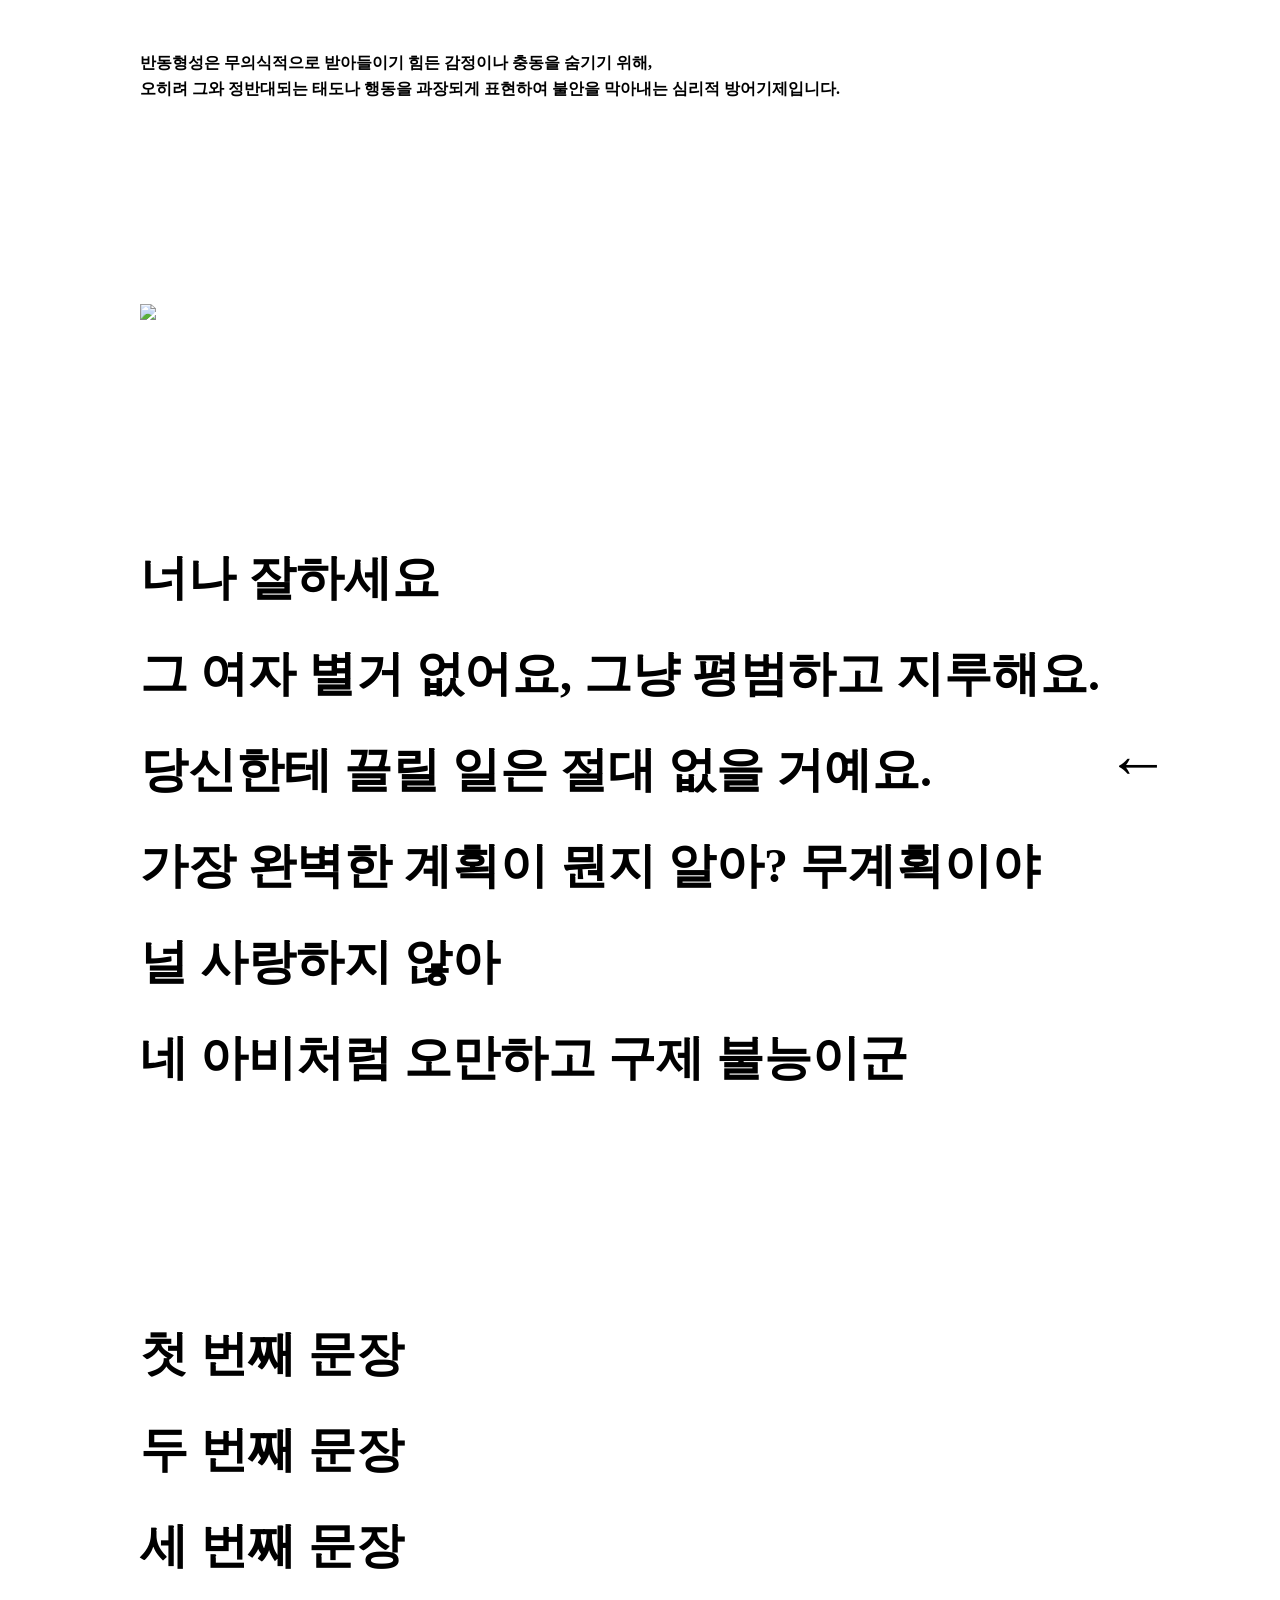
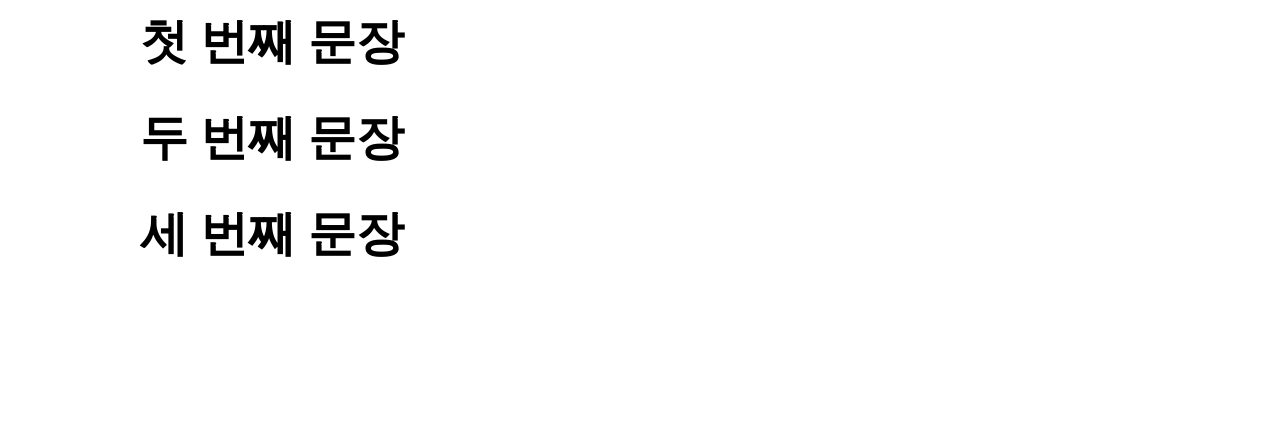
==== room1.html @ 5af9e820 "Add files via upload" ====
<!DOCTYPE html>
<html>
<head>
	<meta charset="utf-8">
	<meta name="viewport" content="width=device-width, initial-scale=1">
	<link rel="stylesheet" href="detail1.css">
	<title>반동형성의 공간</title>
</head>
<body>
	<a href="index.html" class="back-btn">←</a>
	<section>
		<div class="wrap">
			<h4>반동형성은 무의식적으로 받아들이기 힘든 감정이나 충동을 숨기기 위해, <br>오히려 그와 정반대되는 태도나 행동을 과장되게 표현하여 불안을 막아내는 심리적 방어기제입니다.
			</h4>
		</div>
	</section>
	<section>
		<div class="wrap">
			<img src="https://media3.giphy.com/media/v1.Y2lkPTc5MGI3NjExYzJ3cjFoeHlraGIzMnB2OGFsMnA5cmU3ODBpN2FqamJkMGJpZnliOCZlcD12MV9pbnRlcm5hbF9naWZfYnlfaWQmY3Q9Zw/l41YqOgJRYVh5rU6k/giphy.gif">
		</div>
	</section>
	<section>
		<div class="wrap">
			<div class="hover-line">
				<span class="default">너나 잘하세요</span>
				<span class="hover">바뀐 문장 1</span>
			</div>
			  
			<div class="hover-line">
				<span class="default">그 여자 별거 없어요, 그냥 평범하고 지루해요.</span>
				<span class="hover">바뀐 문장 2</span>
			</div>
			  
			<div class="hover-line">
				<span class="default">당신한테 끌릴 일은 절대 없을 거예요.</span>
				<span class="hover">바뀐 문장 3</span>
			</div>

			<div class="hover-line">
				<span class="default">가장 완벽한 계획이 뭔지 알아? 무계획이야</span>
				<span class="hover">바뀐 문장 1</span>
			</div>
			  
			<div class="hover-line">
				<span class="default">널 사랑하지 않아</span>
				<span class="hover">바뀐 문장 2</span>
			</div>
			  
			<div class="hover-line">
				<span class="default">네 아비처럼 오만하고 구제 불능이군</span>
				<span class="hover">바뀐 문장 3</span>
			</div>
		</div>
	</section>
	<section>
		<div class="wrap">
			<div class="hover-line">
				<span class="default">첫 번째 문장</span>
				<span class="hover">바뀐 문장 1</span>
			</div>
			  
			<div class="hover-line">
				<span class="default">두 번째 문장</span>
				<span class="hover">바뀐 문장 2</span>
			</div>
			  
			<div class="hover-line">
				<span class="default">세 번째 문장</span>
				<span class="hover">바뀐 문장 3</span>
			</div>

			<div class="hover-line">
				<span class="default">첫 번째 문장</span>
				<span class="hover">바뀐 문장 1</span>
			</div>
			  
			<div class="hover-line">
				<span class="default">두 번째 문장</span>
				<span class="hover">바뀐 문장 2</span>
			</div>
			  
			<div class="hover-line">
				<span class="default">세 번째 문장</span>
				<span class="hover">바뀐 문장 3</span>
			</div>
		</div>
	</section>
</body>
</html>
---- detail1.css ----
@import url('fonts.css');

html {
	font-family: 'BookkMyungjo';
	font-weight: 700;
	font-size: 16px;
	line-height: 1.8;
	word-break: keep-all;
}

body,h1,h2,h3,h4,p,ul {
	margin: 0px;
	padding: 0px;
}

section {
	background: #fff;
	padding: 50px 0px 150px;
}

h1 {
	font-size: 4.5rem;
	font-weight: 700;
	line-height: 1.4;
	margin: 20px 0px 30px;
}

h2 {
	font-family: 'BookkMyungjo';
	font-size: 2.5rem;
	font-weight: 700;
	line-height: 1.4;
	margin: 20px 0px 30px;
}

h3 {
	font-family: 'BookkMyungjo';
	font-size: 2.5rem;
	font-weight: 700;
}

/* 텍스트 호버 */
h4 {
	font-family: 'BookkMyungjo';
	font-size: 1rem;
	font-weight: 700;
	line-height: 1.6;
}

p {
	font-family: 'BookkGothic';
	font-size: 1.5rem;
	font-weight: 700;
	line-height: 2;
}

.wrap {
	width: 1000px;
	margin: auto;
	position: relative;
}

.hover-line {
	display: lock;
	position: relative;
  }
  
  .hover-line span {
	display: inline-block;
	font-size: 3rem;
	line-height: 2;
  }
  
  .hover-line .hover {
	position: absolute;
	left: 0;
	top: 0;
	opacity: 0;
  }
  
  .hover-line:hover .default {
	opacity: 0;
  }
  
  .hover-line:hover .hover {
	opacity: 1;
  }

.back-btn {
	position: fixed;
	right: 110px;
	bottom: 80px;
	font-size: 4rem;
	text-decoration: none;
	color: black;
	z-index: 9999;
	transition: transform 0.3s;
}

.back-btn:hover {
	transform: translateX(-8px);
}
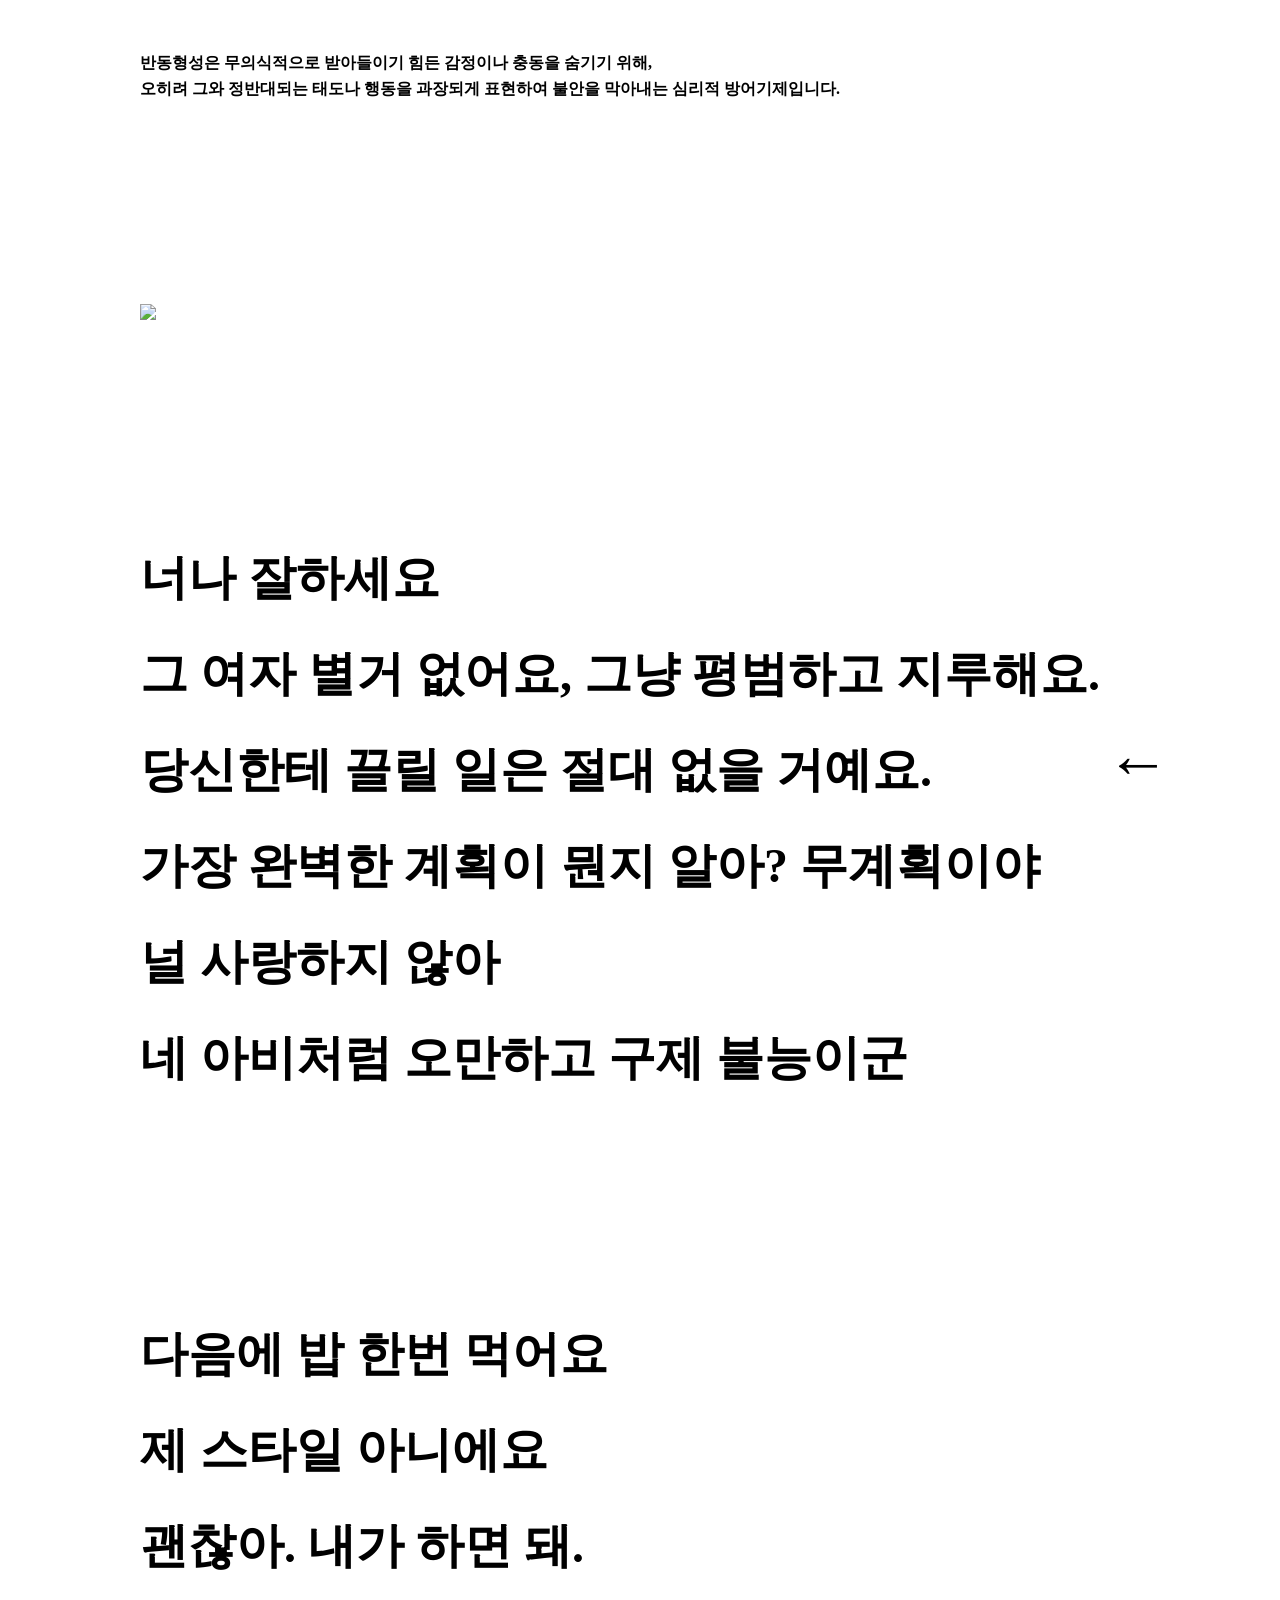
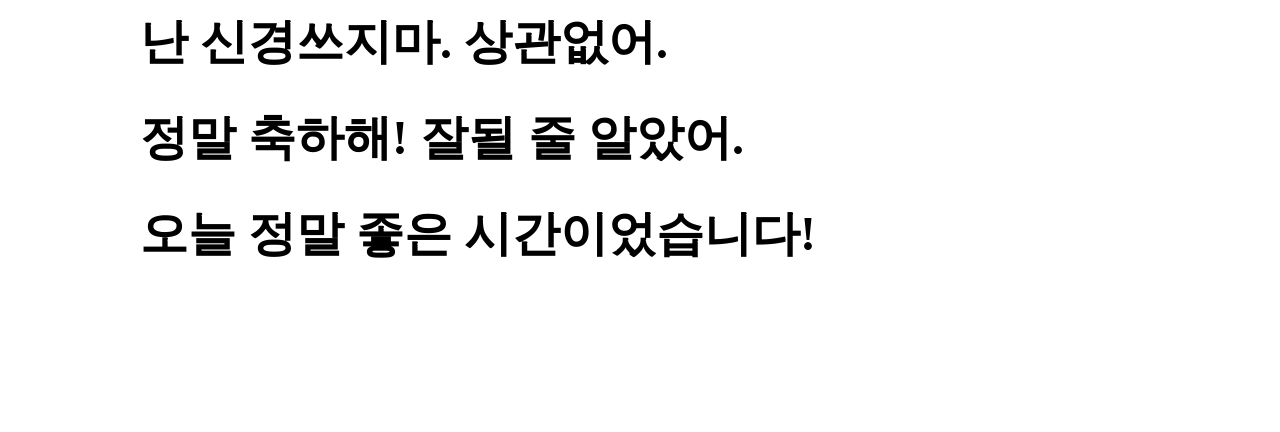
==== commit 0f8d2c1f: "Add files via upload" ====
--- a/room1.html
+++ b/room1.html
@@ -23,65 +23,65 @@
 		<div class="wrap">
 			<div class="hover-line">
 				<span class="default">너나 잘하세요</span>
-				<span class="hover">바뀐 문장 1</span>
+				<span class="hover">계획을 그르칠까봐 참는거야</span>
 			</div>
 			  
 			<div class="hover-line">
 				<span class="default">그 여자 별거 없어요, 그냥 평범하고 지루해요.</span>
-				<span class="hover">바뀐 문장 2</span>
+				<span class="hover">이별이 힘들어서, 일부러 이러는거에요.</span>
 			</div>
 			  
 			<div class="hover-line">
 				<span class="default">당신한테 끌릴 일은 절대 없을 거예요.</span>
-				<span class="hover">바뀐 문장 3</span>
+				<span class="hover">이미 마음은 끌리고 있어요.</span>
 			</div>
 
 			<div class="hover-line">
 				<span class="default">가장 완벽한 계획이 뭔지 알아? 무계획이야</span>
-				<span class="hover">바뀐 문장 1</span>
+				<span class="hover">계획대로 되지 않는 현실을 마주하기 싫은거야</span>
 			</div>
 			  
 			<div class="hover-line">
 				<span class="default">널 사랑하지 않아</span>
-				<span class="hover">바뀐 문장 2</span>
+				<span class="hover">나중에 버림받고 상처받을 게 무서워</span>
 			</div>
 			  
 			<div class="hover-line">
 				<span class="default">네 아비처럼 오만하고 구제 불능이군</span>
-				<span class="hover">바뀐 문장 3</span>
+				<span class="hover">평생 숨겨온 마음 들키고 싶지 않아</span>
 			</div>
 		</div>
 	</section>
 	<section>
 		<div class="wrap">
 			<div class="hover-line">
-				<span class="default">첫 번째 문장</span>
-				<span class="hover">바뀐 문장 1</span>
+				<span class="default">다음에 밥 한번 먹어요</span>
+				<span class="hover">인사치레야. 다음은 없어</span>
 			</div>
 			  
 			<div class="hover-line">
-				<span class="default">두 번째 문장</span>
-				<span class="hover">바뀐 문장 2</span>
+				<span class="default">제 스타일 아니에요</span>
+				<span class="hover">사실 요즘 계속 생각나요.</span>
 			</div>
 			  
 			<div class="hover-line">
-				<span class="default">세 번째 문장</span>
-				<span class="hover">바뀐 문장 3</span>
+				<span class="default">괜찮아. 내가 하면 돼.</span>
+				<span class="hover">짜증나게 일을 떠넘기고 난리야.</span>
 			</div>
 
 			<div class="hover-line">
-				<span class="default">첫 번째 문장</span>
-				<span class="hover">바뀐 문장 1</span>
+				<span class="default">난 신경쓰지마. 상관없어.</span>
+				<span class="hover">서운하고 소외감 느껴져.</span>
 			</div>
 			  
 			<div class="hover-line">
-				<span class="default">두 번째 문장</span>
-				<span class="hover">바뀐 문장 2</span>
+				<span class="default">정말 축하해! 잘될 줄 알았어.</span>
+				<span class="hover">나보다 앞서나가는 것 같아서 질투난다.</span>
 			</div>
 			  
 			<div class="hover-line">
-				<span class="default">세 번째 문장</span>
-				<span class="hover">바뀐 문장 3</span>
+				<span class="default">오늘 정말 좋은 시간이었습니다!</span>
+				<span class="hover">정말 피곤하지만, 싫은 티 내면 찍히겠지.</span>
 			</div>
 		</div>
 	</section>
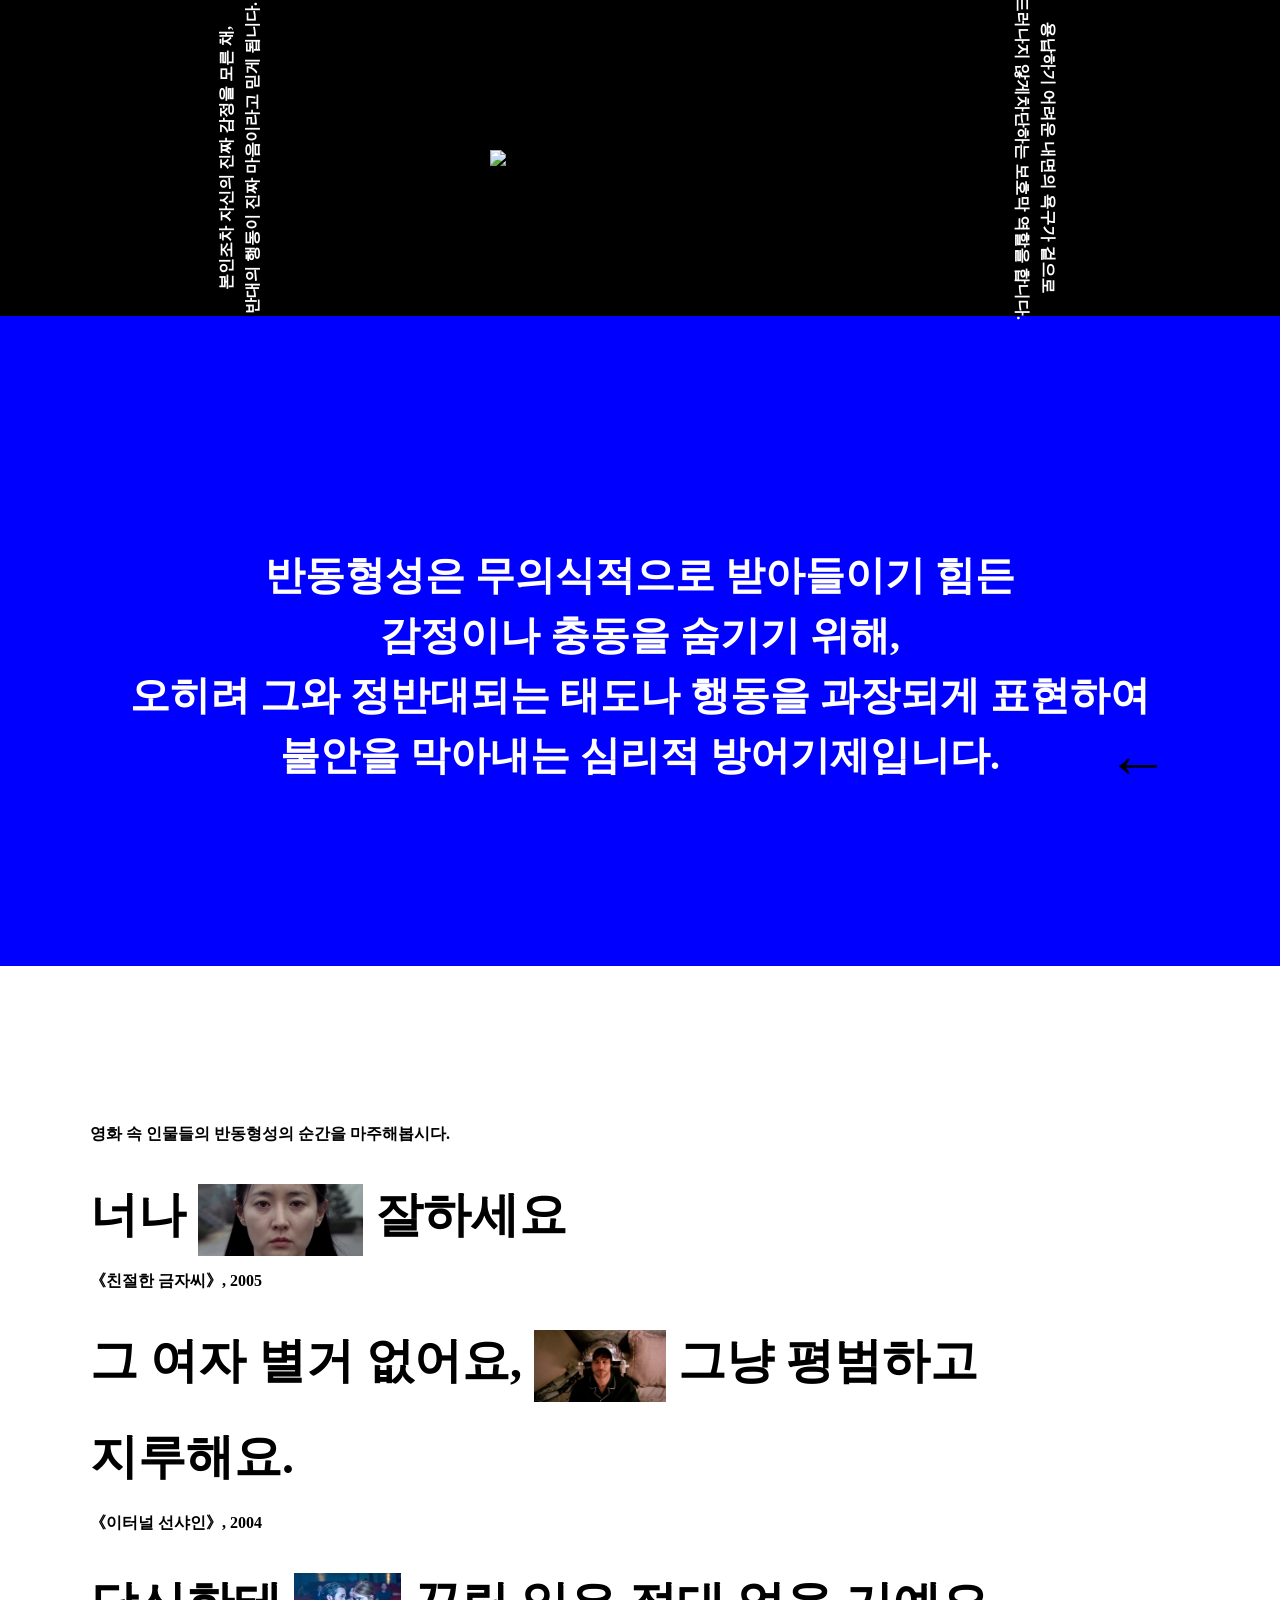
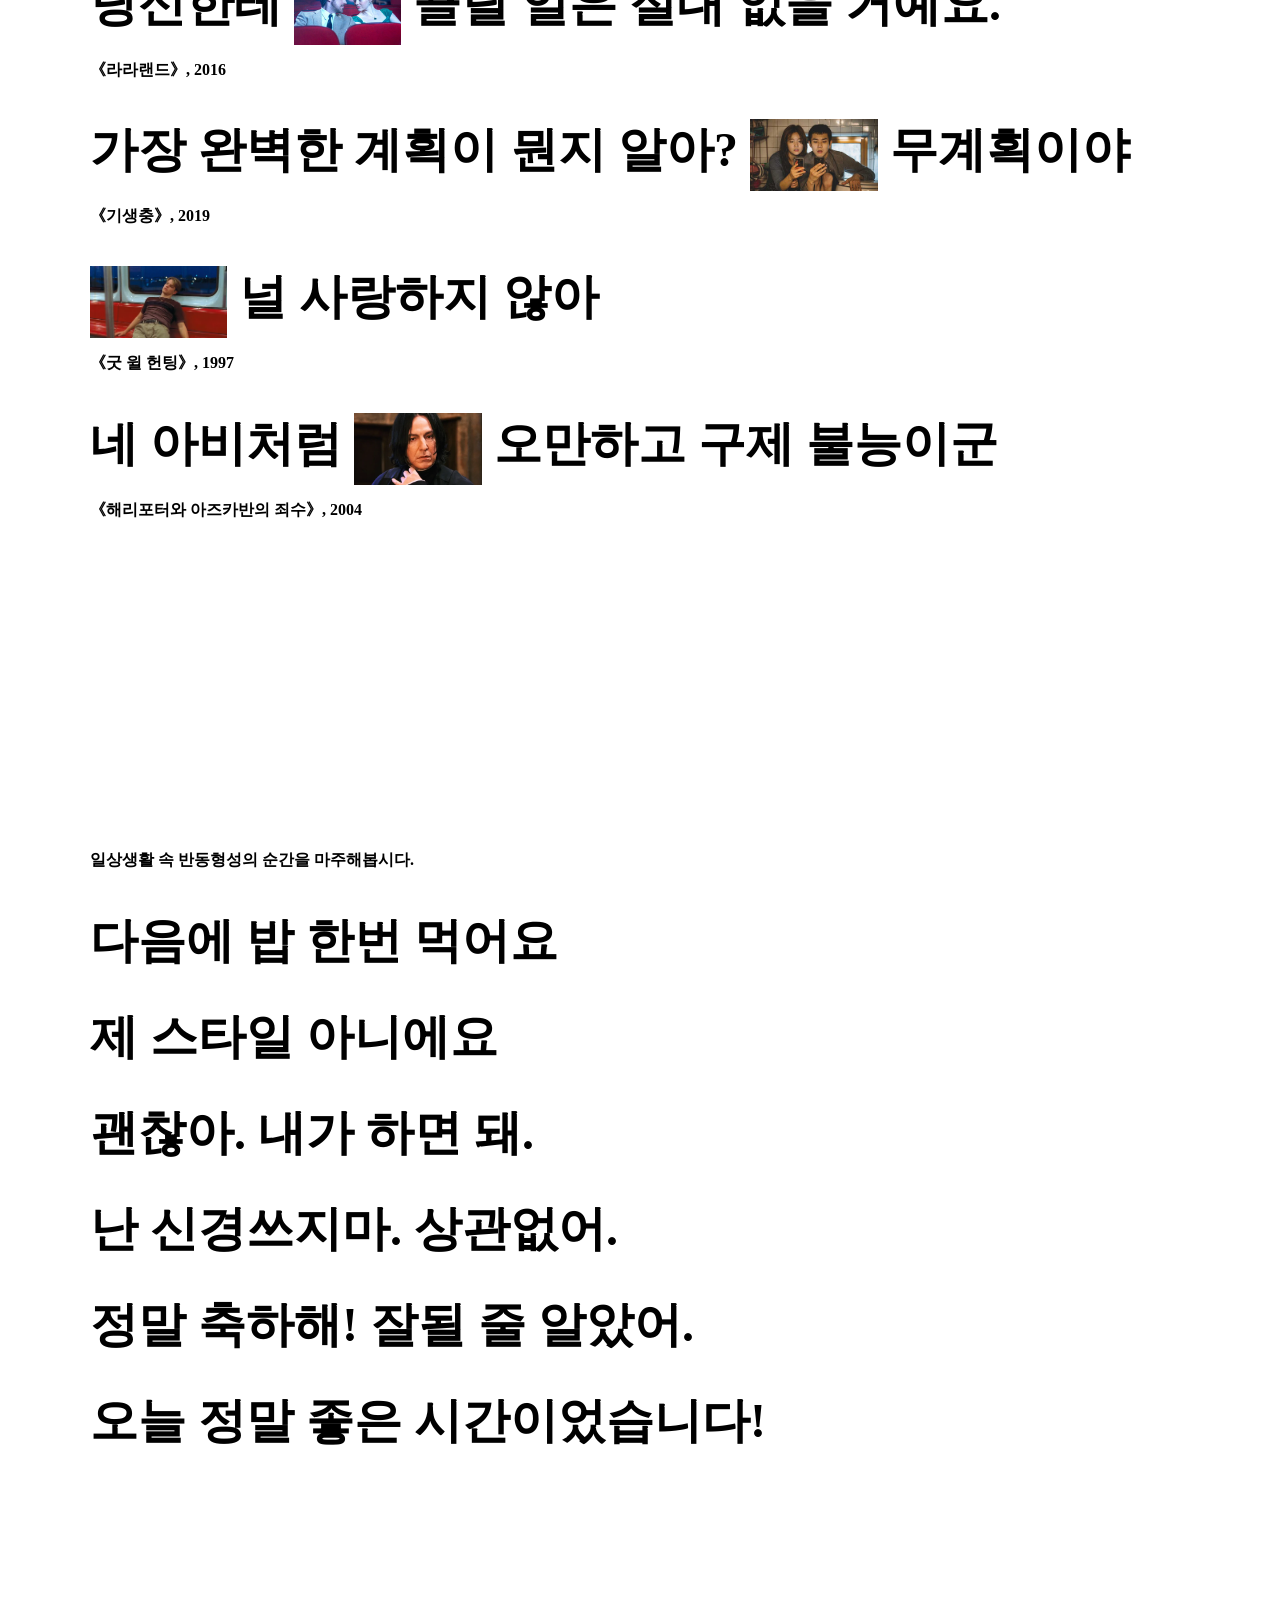
==== commit 46690d8f: "Add files via upload" ====
--- a/room1.html
+++ b/room1.html
@@ -8,52 +8,76 @@
 </head>
 <body>
 	<a href="index.html" class="back-btn">←</a>
-	<section>
+	<section class="bg-black">
+		<div class="wrap poster-wrap">
+	
+			<div class="left-text">
+				<h2>본인조차 자신의 진짜 감정을 모른 채,<br> 
+					반대의 행동이 진짜 마음이라고 믿게 됩니다.</h2>
+			</div>
+	
+			<img class="center-gif"
+			src="https://media3.giphy.com/media/v1.Y2lkPTc5MGI3NjExYzJ3cjFoeHlraGIzMnB2OGFsMnA5cmU3ODBpN2FqamJkMGJpZnliOCZlcD12MV9pbnRlcm5hbF9naWZfYnlfaWQmY3Q9Zw/l41YqOgJRYVh5rU6k/giphy.gif">
+	
+			<div class="right-text">
+				<h2>용납하기 어려운 내면의 욕구가 겉으로<br>
+					드러나지 않게차단하는 보호막 역할을 합니다.</h2>
+			</div>
+	
+		</div>
+	</section>
+	<section class="bg-top">
 		<div class="wrap">
-			<h4>반동형성은 무의식적으로 받아들이기 힘든 감정이나 충동을 숨기기 위해, <br>오히려 그와 정반대되는 태도나 행동을 과장되게 표현하여 불안을 막아내는 심리적 방어기제입니다.
-			</h4>
+			<h1 class="center-spacing">반동형성은 무의식적으로 받아들이기 힘든 
+				<br>감정이나 충동을 숨기기 위해, 
+				<br>오히려 그와 정반대되는 태도나 행동을 
+				과장되게 표현하여 불안을 막아내는 심리적 방어기제입니다.
+			</h1>
+		</div>
+	</section>
+	<section class="sentence-list">
+		<div class="wrap">
+			<h2>영화 속 인물들의 반동형성의 순간을 마주해봅시다.</h2>
+			<div class="hover-line">
+				<span class="default">너나 <img src="2-1.jpg" class="inline-img"> 잘하세요</span>
+				<span class="hover">계획을 그르칠까봐 참는거야</span>
+			</div> 
+			<h2>《친절한 금자씨》, 2005</h2> 
+			
+			<div class="hover-line">
+				<span class="default">그 여자 별거 없어요, <img src="2-2.jpg" class="inline-img"> 그냥 평범하고 지루해요.</span>
+				<span class="hover">이별이 힘들어서, 일부러 이러는거에요.</span>
+			</div>
+			<h2>《이터널 선샤인》, 2004</h2>
+			
+			<div class="hover-line">
+				<span class="default">당신한테 <img src="2-3.jpg" class="inline-img"> 끌릴 일은 절대 없을 거예요.</span>
+				<span class="hover">이미 마음은 끌리고 있어요.</span>
+			</div>
+			<h2>《라라랜드》, 2016</h2>
+			
+			<div class="hover-line">
+				<span class="default">가장 완벽한 계획이 뭔지 알아? <img src="2-4.jpg" class="inline-img"> 무계획이야</span>
+				<span class="hover">계획대로 되지 않는 현실을 마주하기 싫은거야</span>
+			</div>
+			<h2>《기생충》, 2019</h2>
+			 
+			<div class="hover-line">
+				<span class="default"><img src="2-5.webp" class="inline-img"> 널 사랑하지 않아</span>
+				<span class="hover">나중에 버림받고 상처받을 게 무서워</span>
+			</div>
+			<h2>《굿 윌 헌팅》, 1997</h2> 
+			
+			<div class="hover-line">
+				<span class="default">네 아비처럼 <img src="2-6.webp" class="inline-img"> 오만하고 구제 불능이군</span>
+				<span class="hover">평생 숨겨온 마음 들키고 싶지 않아</span>
+			</div>
+			<h2>《해리포터와 아즈카반의 죄수》, 2004</h2>  
 		</div>
 	</section>
 	<section>
 		<div class="wrap">
-			<img src="https://media3.giphy.com/media/v1.Y2lkPTc5MGI3NjExYzJ3cjFoeHlraGIzMnB2OGFsMnA5cmU3ODBpN2FqamJkMGJpZnliOCZlcD12MV9pbnRlcm5hbF9naWZfYnlfaWQmY3Q9Zw/l41YqOgJRYVh5rU6k/giphy.gif">
-		</div>
-	</section>
-	<section>
-		<div class="wrap">
-			<div class="hover-line">
-				<span class="default">너나 잘하세요</span>
-				<span class="hover">계획을 그르칠까봐 참는거야</span>
-			</div>
-			  
-			<div class="hover-line">
-				<span class="default">그 여자 별거 없어요, 그냥 평범하고 지루해요.</span>
-				<span class="hover">이별이 힘들어서, 일부러 이러는거에요.</span>
-			</div>
-			  
-			<div class="hover-line">
-				<span class="default">당신한테 끌릴 일은 절대 없을 거예요.</span>
-				<span class="hover">이미 마음은 끌리고 있어요.</span>
-			</div>
-
-			<div class="hover-line">
-				<span class="default">가장 완벽한 계획이 뭔지 알아? 무계획이야</span>
-				<span class="hover">계획대로 되지 않는 현실을 마주하기 싫은거야</span>
-			</div>
-			  
-			<div class="hover-line">
-				<span class="default">널 사랑하지 않아</span>
-				<span class="hover">나중에 버림받고 상처받을 게 무서워</span>
-			</div>
-			  
-			<div class="hover-line">
-				<span class="default">네 아비처럼 오만하고 구제 불능이군</span>
-				<span class="hover">평생 숨겨온 마음 들키고 싶지 않아</span>
-			</div>
-		</div>
-	</section>
-	<section>
-		<div class="wrap">
+			<h2>일상생활 속 반동형성의 순간을 마주해봅시다.</h2>
 			<div class="hover-line">
 				<span class="default">다음에 밥 한번 먹어요</span>
 				<span class="hover">인사치레야. 다음은 없어</span>
@@ -85,5 +109,6 @@
 			</div>
 		</div>
 	</section>
+	
 </body>
 </html>
--- a/detail1.css
+++ b/detail1.css
@@ -15,53 +15,109 @@
 
 section {
 	background: #fff;
-	padding: 50px 0px 150px;
+	padding: 150px 0px ;
 }
 
 h1 {
-	font-size: 4.5rem;
+	font-size: 2.5rem;
 	font-weight: 700;
-	line-height: 1.4;
-	margin: 20px 0px 30px;
+	line-height: 1.5;
+	margin: 80px 0px 30px;
 }
 
 h2 {
 	font-family: 'BookkMyungjo';
-	font-size: 2.5rem;
-	font-weight: 700;
-	line-height: 1.4;
-	margin: 20px 0px 30px;
-}
-
-h3 {
-	font-family: 'BookkMyungjo';
-	font-size: 2.5rem;
-	font-weight: 700;
-}
-
-/* 텍스트 호버 */
-h4 {
-	font-family: 'BookkMyungjo';
 	font-size: 1rem;
 	font-weight: 700;
 	line-height: 1.6;
-}
-
-p {
-	font-family: 'BookkGothic';
-	font-size: 1.5rem;
-	font-weight: 700;
-	line-height: 2;
+	margin: 5px 0px 20px;
 }
 
 .wrap {
-	width: 1000px;
+	width: 1100px;
 	margin: auto;
 	position: relative;
 }
 
+.poster-wrap {
+	position: relative;
+	width: fit-content;
+	margin: auto;
+}
+
+.center-gif {
+	display: block;
+	width: 300px; /* 원하는 크기 */
+	margin: auto;
+}
+
+.left-text,
+.right-text {
+	position: absolute;
+	top: 50%;
+	white-space: nowrap;
+	transform-origin: center;
+	text-align: center;
+}
+
+.left-text {
+	left: -400px;
+	transform: translateY(-50%) rotate(-90deg);
+	transition: all 0.3s ease;
+}
+
+.left-text:hover {
+	color: blue;
+	transform: translateY(-50%) rotate(-82deg);
+}
+
+.right-text {
+	right: -400px;
+	transform: translateY(-50%) rotate(90deg);
+	transition: all 0.3s ease;
+}
+
+.right-text:hover {
+	color: blue;
+	transform: translateY(-50%) rotate(98deg);
+}
+
+.center-gif {
+	display: block;
+	margin: 0 auto;
+}
+
+.right-spacing {
+	text-align: right;
+}
+
+.center-spacing {
+	text-align: center;
+}
+
+.bg-black {
+	background-color: black;
+	color: #fff;
+}
+
+.bg-top {
+	background-attachment: fixed;
+	background-color: blue;
+	background-size: 300px auto;
+	color: #fff;
+	background-blend-mode: multiply;
+	background-image: url(https://media3.giphy.com/media/v1.Y2lkPTc5MGI3NjExOGp3ZmxmdTIzNHJ3OGtuYjc1OGxtejQ1dTUxNHE0NW8zZWgyZHpjYSZlcD12MV9pbnRlcm5hbF9naWZfYnlfaWQmY3Q9Zw/9zsaIn7RYPCnuehzLT/giphy.gif);
+}
+
+.inline-img {
+	display: inline;
+	height: 1.5em;
+	width: auto;
+	vertical-align: middle;
+}
+
 .hover-line {
-	display: lock;
+	display: block;
 	position: relative;
   }
   
@@ -76,6 +132,9 @@
 	left: 0;
 	top: 0;
 	opacity: 0;
+	font-size: 2.9rem;
+	font-family: 'BookkGothic';
+	color: blue;
   }
   
   .hover-line:hover .default {
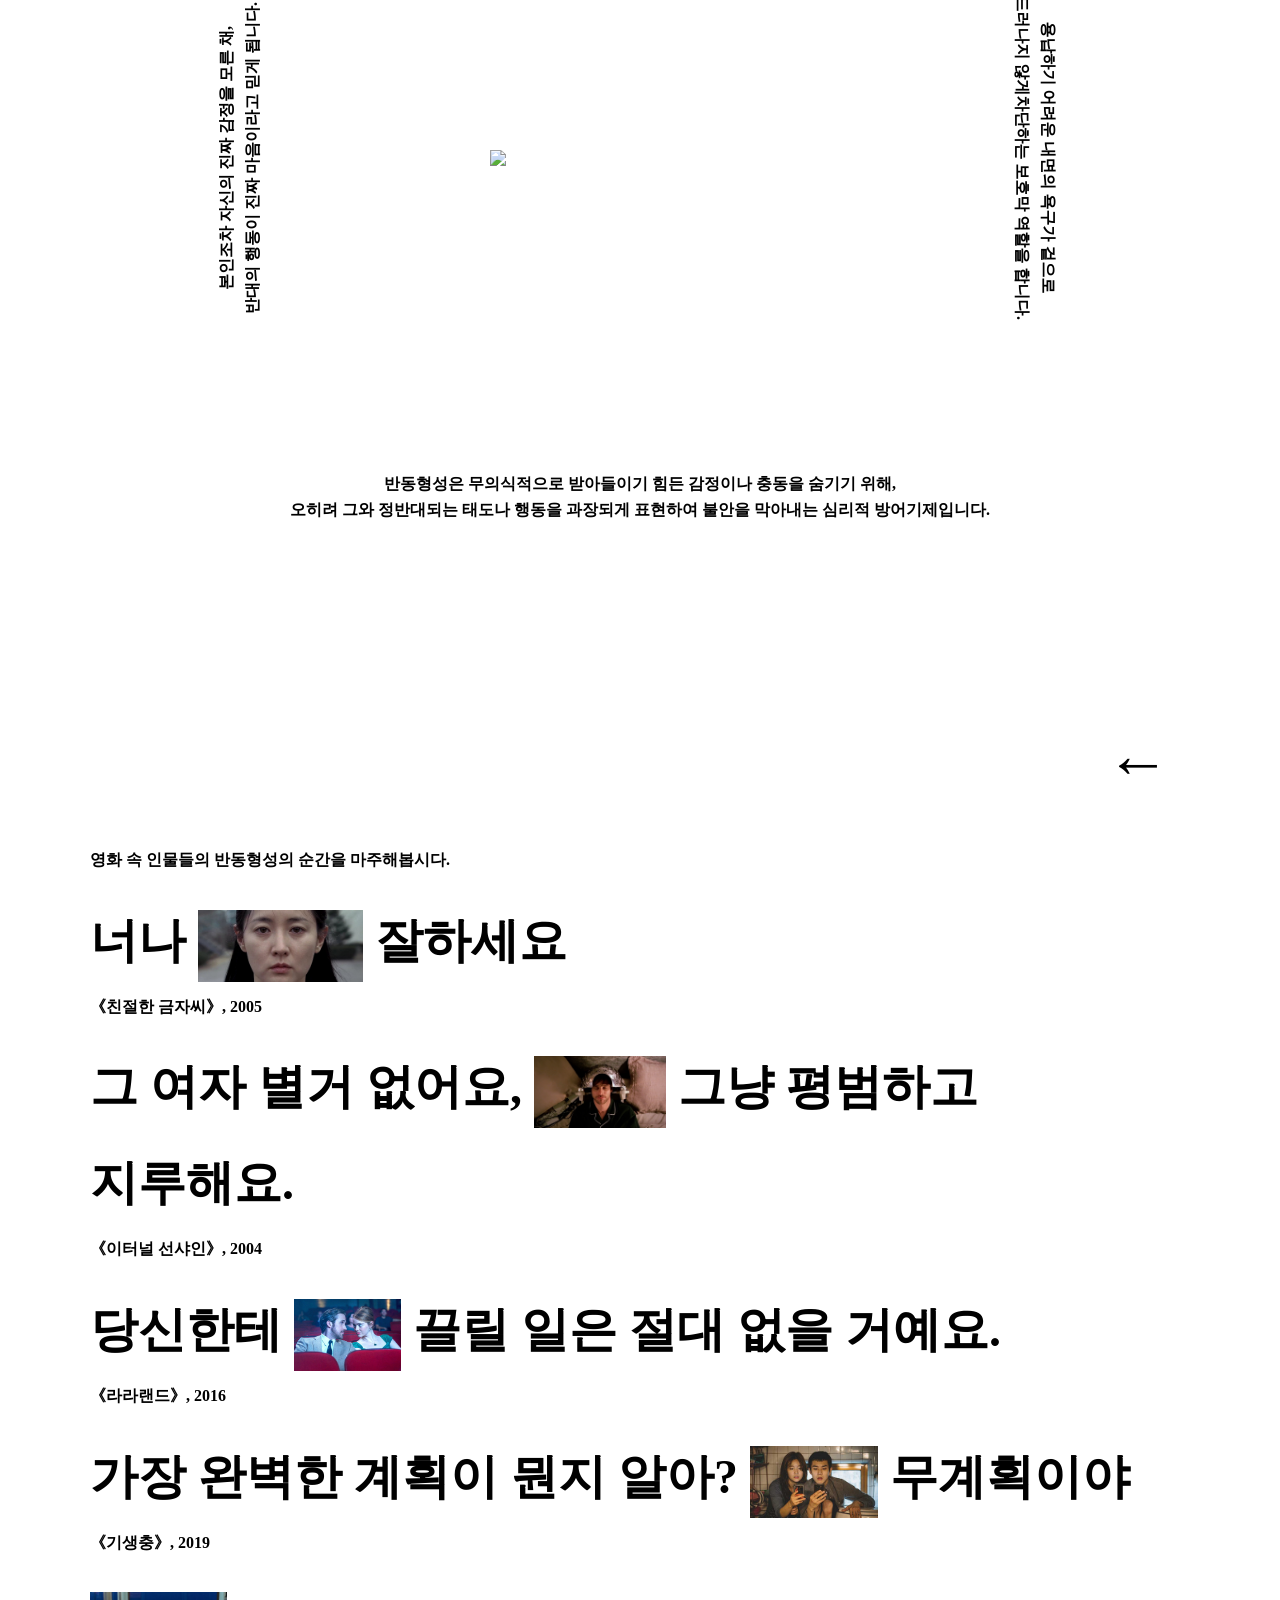
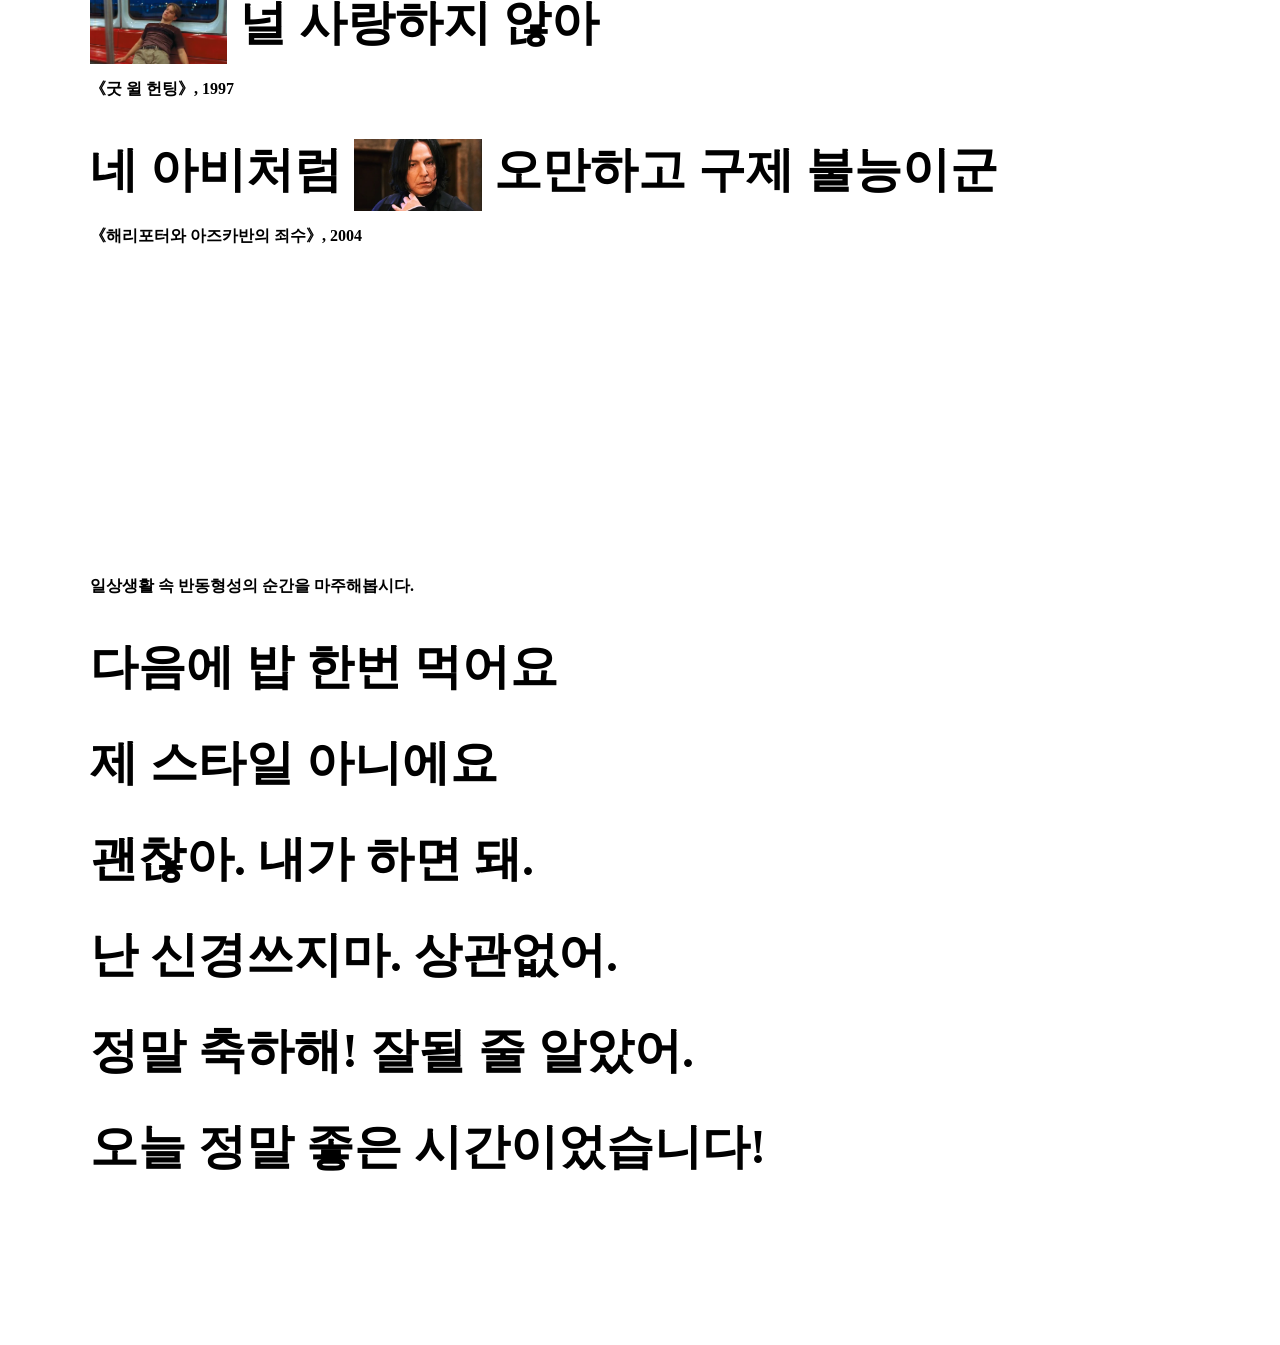
==== commit 0c98f676: "Add files via upload" ====
--- a/room1.html
+++ b/room1.html
@@ -8,31 +8,25 @@
 </head>
 <body>
 	<a href="index.html" class="back-btn">←</a>
-	<section class="bg-black">
+	<section>
 		<div class="wrap poster-wrap">
-	
 			<div class="left-text">
 				<h2>본인조차 자신의 진짜 감정을 모른 채,<br> 
 					반대의 행동이 진짜 마음이라고 믿게 됩니다.</h2>
 			</div>
-	
 			<img class="center-gif"
 			src="https://media3.giphy.com/media/v1.Y2lkPTc5MGI3NjExYzJ3cjFoeHlraGIzMnB2OGFsMnA5cmU3ODBpN2FqamJkMGJpZnliOCZlcD12MV9pbnRlcm5hbF9naWZfYnlfaWQmY3Q9Zw/l41YqOgJRYVh5rU6k/giphy.gif">
-	
 			<div class="right-text">
 				<h2>용납하기 어려운 내면의 욕구가 겉으로<br>
 					드러나지 않게차단하는 보호막 역할을 합니다.</h2>
 			</div>
-	
 		</div>
 	</section>
-	<section class="bg-top">
+	<section>
 		<div class="wrap">
-			<h1 class="center-spacing">반동형성은 무의식적으로 받아들이기 힘든 
-				<br>감정이나 충동을 숨기기 위해, 
-				<br>오히려 그와 정반대되는 태도나 행동을 
-				과장되게 표현하여 불안을 막아내는 심리적 방어기제입니다.
-			</h1>
+			<h2 class="center-spacing">반동형성은 무의식적으로 받아들이기 힘든 감정이나 충동을 숨기기 위해, 
+				<br>오히려 그와 정반대되는 태도나 행동을 과장되게 표현하여 불안을 막아내는 심리적 방어기제입니다.
+			</h2>
 		</div>
 	</section>
 	<section class="sentence-list">
--- a/detail1.css
+++ b/detail1.css
@@ -100,15 +100,6 @@
 	color: #fff;
 }
 
-.bg-top {
-	background-attachment: fixed;
-	background-color: blue;
-	background-size: 300px auto;
-	color: #fff;
-	background-blend-mode: multiply;
-	background-image: url(https://media3.giphy.com/media/v1.Y2lkPTc5MGI3NjExOGp3ZmxmdTIzNHJ3OGtuYjc1OGxtejQ1dTUxNHE0NW8zZWgyZHpjYSZlcD12MV9pbnRlcm5hbF9naWZfYnlfaWQmY3Q9Zw/9zsaIn7RYPCnuehzLT/giphy.gif);
-}
-
 .inline-img {
 	display: inline;
 	height: 1.5em;
